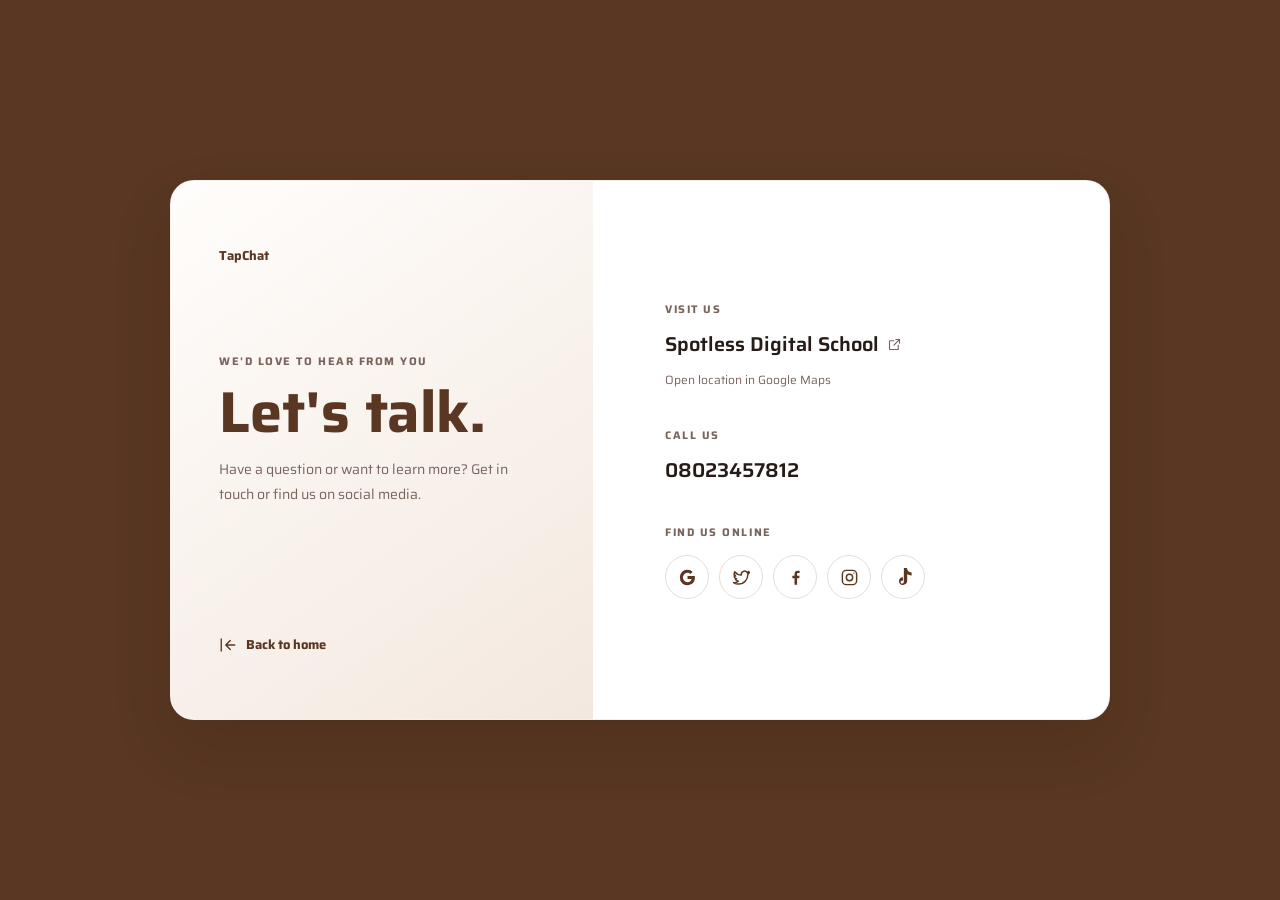
==== contact.html @ 7b66b209 "mine" ====
<!DOCTYPE html>
<html lang="en">
	<head>
		<meta charset="UTF-8" />
		<meta name="viewport" content="width=device-width, initial-scale=1.0" />
		<meta name="theme-color" content="#593722" />
		<title>TapChat</title>
		<link rel="preconnect" href="https://fonts.googleapis.com" />
		<link rel="preconnect" href="https://fonts.gstatic.com" crossorigin />
		<link
			href="https://fonts.googleapis.com/css2?family=Saira:ital,wght@0,100..900;1,100..900&display=swap"
			rel="stylesheet"
		/>
		<link rel="stylesheet" href="loginpage.css" />
		<link rel="stylesheet" href="contact.css" />
	</head>
	<body>
		<main class="contact-container">
			<section class="contact-intro" aria-labelledby="contact-title">
				<h2 class="school-name">TapChat</h2>
				<p class="intro-label">We'd love to hear from you</p>
				<h1 id="contact-title">Let's talk.</h1>
				<p class="intro-copy">
					Have a question or want to learn more? Get in touch or find us on social media.
				</p>
				<a class="home-link" href="TapChat.html">
					<svg viewBox="0 0 24 24" aria-hidden="true">
						<path d="m15 18-6-6 6-6M9 12h12M3 4v16"></path>
					</svg>
					Back to home
				</a>
			</section>

			<section class="contact-details" aria-label="Contact information">
				<div class="detail-block">
					<span class="detail-label">Visit us</span>
					<a
						class="detail-value address-link"
						href="https://www.google.com/maps/search/?api=1&query=Spotless+Digital+School"
						target="_blank"
						rel="noopener noreferrer"
					>
						Spotless Digital School
						<svg viewBox="0 0 24 24" aria-hidden="true">
							<path d="M14 4h6v6M20 4l-9 9"></path>
							<path d="M18 13v6a1 1 0 0 1-1 1H5a1 1 0 0 1-1-1V7a1 1 0 0 1 1-1h6"></path>
						</svg>
					</a>
					<p class="detail-note">Open location in Google Maps</p>
				</div>

				<div class="detail-block">
					<span class="detail-label">Call us</span>
					<a class="detail-value phone-link" href="tel:08023457812">08023457812</a>
				</div>

				<div class="social-block">
					<span class="detail-label">Find us online</span>
					<nav class="social-links" aria-label="Social media">
						<a href="https://www.google.com/" target="_blank" rel="noopener noreferrer" aria-label="Google">
							<svg viewBox="0 0 24 24" aria-hidden="true">
								<path d="M21.35 12.2c0-.7-.06-1.37-.18-2.02H12v3.83h5.24a4.48 4.48 0 0 1-1.95 2.94v2.4h3.16c1.85-1.7 2.9-4.2 2.9-7.15Z"></path>
								<path d="M12 21.7c2.64 0 4.85-.88 6.46-2.36l-3.16-2.4c-.88.6-2 .96-3.3.96-2.54 0-4.7-1.72-5.48-4.04H3.25v2.47A9.75 9.75 0 0 0 12 21.7Z"></path>
								<path d="M6.52 13.86a5.86 5.86 0 0 1 0-3.72V7.67H3.25a9.75 9.75 0 0 0 0 8.66l3.27-2.47Z"></path>
								<path d="M12 6.1c1.44 0 2.73.5 3.75 1.5l2.8-2.8C16.85 3.2 14.64 2.2 12 2.2a9.75 9.75 0 0 0-8.75 5.47l3.27 2.47C7.3 7.82 9.46 6.1 12 6.1Z"></path>
							</svg>
						</a>
						<a href="https://twitter.com/" target="_blank" rel="noopener noreferrer" aria-label="Twitter">
							<svg viewBox="0 0 24 24" aria-hidden="true">
								<path d="M22 5.9a8.2 8.2 0 0 1-2.36.65 4.12 4.12 0 0 0 1.8-2.27 8.23 8.23 0 0 1-2.6.99 4.1 4.1 0 0 0-7 3.74 11.64 11.64 0 0 1-8.45-4.28 4.1 4.1 0 0 0 1.27 5.47 4.08 4.08 0 0 1-1.86-.51v.05a4.1 4.1 0 0 0 3.29 4.02 4.1 4.1 0 0 1-1.85.07 4.1 4.1 0 0 0 3.83 2.85A8.24 8.24 0 0 1 2 18.38a11.62 11.62 0 0 0 6.29 1.84c7.55 0 11.68-6.25 11.68-11.68l-.01-.53A8.34 8.34 0 0 0 22 5.9Z"></path>
							</svg>
						</a>
						<a href="https://www.facebook.com/" target="_blank" rel="noopener noreferrer" aria-label="Facebook">
							<svg viewBox="0 0 24 24" aria-hidden="true">
								<path d="M14 21v-8h2.7l.4-3.1H14v-2c0-.9.26-1.5 1.55-1.5h1.66V3.62A22 22 0 0 0 14.8 3.5c-2.4 0-4.05 1.47-4.05 4.17v2.23H8v3.1h2.75v8H14Z"></path>
							</svg>
						</a>
						<a href="https://www.instagram.com/" target="_blank" rel="noopener noreferrer" aria-label="Instagram">
							<svg viewBox="0 0 24 24" aria-hidden="true">
								<rect x="3" y="3" width="18" height="18" rx="5"></rect>
								<circle cx="12" cy="12" r="4"></circle>
								<circle class="icon-dot" cx="17.5" cy="6.5" r=".75"></circle>
							</svg>
						</a>
						<a href="https://www.tiktok.com/" target="_blank" rel="noopener noreferrer" aria-label="TikTok">
							<svg viewBox="0 0 24 24" aria-hidden="true">
								<path d="M12.53.02c1.31-.02 2.61-.01 3.91-.02.08 1.53.63 3.02 1.77 4.06 1.14 1.03 2.61 1.48 4.05 1.52v4c-1.39-.05-2.8-.37-4.05-1.03-.55-.28-1.06-.64-1.55-1.02-.01 2.92.01 5.84-.02 8.75-.08 1.4-.54 2.77-1.59 3.74-1.69 1.62-4.36 1.92-6.37.75-1.22-.71-2.1-1.95-2.36-3.34-.21-1.03-.12-2.12.37-3.06.79-1.59 2.52-2.69 4.3-2.73.16-.02.32-.02.48-.01.04 1.47-.04 2.94-.04 4.41-.99-.32-2.15-.04-2.8.79-.48.57-.4 1.46.07 2.02.77.95 2.41.99 3.21.08.29-.3.47-.7.49-1.12.07-4.11.04-8.22.05-12.33z"></path>
							</svg>
						</a>
					</nav>
				</div>
			</section>
		</main>
	</body>
</html>
---- loginpage.css ----
:root {
  --bg: #f5f0ea;
  --surface: #ffffff;
  --surface-soft: #faf5f2;
  --brand: #593722;
  --brand-dark: #2d1c15;
  --brand-soft: rgba(89, 55, 34, 0.1);
  --text: #261b17;
  --muted: #7a655d;
  --line: #e8ddd7;
  --success: #2eaf5c;
  --error: #af2e2e;
  --shadow: rgba(33, 18, 14, 0.14);
}

* {
  margin: 0;
  padding: 0;
  box-sizing: border-box;
}

html,
body {
  height: 100%;
}

body {
  font-family: "Saira", Arial, Helvetica, sans-serif;
  background: #593722;
  display: flex;
  justify-content: center;
  align-items: center;
  min-height: 100vh;
  padding: 20px;
  overflow-x: hidden;
}

.loginContainer {
  width: min(1050px, 100%);
  min-height: 620px;
  display: grid;
  grid-template-columns: 1.05fr 1fr;
  background: var(--surface);
  border-radius: 28px;
  overflow: hidden;
  box-shadow: 0 28px 60px var(--shadow);
  border: 1px solid rgba(89, 55, 34, 0.06);
}

.welcome-section {
  position: relative;
  z-index: 1;
  background: linear-gradient(135deg, #fffdfb, #f7f1ee);
  display: flex;
  align-items: center;
  padding: 70px 50px;
  overflow: hidden;
}

.welcome-content {
  position: relative;
  z-index: 1;
}

.brand-badge {
  display: inline-block;
  margin-bottom: 18px;
  padding: 7px 12px;
  border-radius: 999px;
  background: rgba(89, 55, 34, 0.08);
  color: var(--brand);
  font-size: 12px;
  font-weight: 700;
  letter-spacing: 0.12em;
  text-transform: uppercase;
}

.welcome-content h1 {
  font-size: clamp(2.2rem, 3vw, 3.3rem);
  font-weight: 700;
  letter-spacing: -0.05em;
  margin-bottom: 10px;
  color: var(--brand);
}

.welcome-content h3 {
  font-size: 18px;
  letter-spacing: 0.06em;
  margin-bottom: 18px;
  color: var(--brand);
  font-weight: 600;
}

.welcome-content p {
  max-width: 380px;
  line-height: 1.8;
  font-size: 14px;
  color: var(--muted);
}

.circle {
  position: absolute;
  border-radius: 50%;
  pointer-events: none;
}

.circle-one {
  width: 520px;
  height: 520px;
  background: #a76945;
  right: -110px;
  top: -180px;
  z-index: 0;
}

.circle-two {
  width: 300px;
  height: 300px;
  background: #593722;
  bottom: -100px;
  left: -60px;
  z-index: 0;
}

.circle-three {
  width: 180px;
  height: 180px;
  background: #593722;
  right: 30px;
  bottom: 20px;
  z-index: 0;
}

.signin-section {
  background: var(--surface);
  padding: 60px 42px;
  display: flex;
  align-items: center;
  justify-content: center;
}

.signin-content {
  width: 100%;
  max-width: 420px;
}

.eyebrow {
  font-size: 11px;
  letter-spacing: 0.14em;
  text-transform: uppercase;
  color: var(--muted);
  margin-bottom: 10px;
  font-weight: 700;
}

.signin-content h2 {
  font-size: clamp(2rem, 2vw, 2.6rem);
  color: var(--text);
  margin-bottom: 8px;
  letter-spacing: -0.05em;
}

.description {
  font-size: 14px;
  color: var(--muted);
  line-height: 1.6;
  margin-bottom: 26px;
}

#loginform {
  width: 100%;
}

.input-group {
  margin-bottom: 20px;
}

.input-group label {
  display: block;
  font-size: 13px;
  color: var(--text);
  margin-bottom: 9px;
  font-weight: 700;
}

.field-with-icon {
  width: 100%;
  min-height: 58px;
  display: flex;
  align-items: center;
  gap: 12px;
  background: var(--surface-soft);
  border: 1px solid var(--line);
  border-radius: 16px;
  padding: 0 14px 0 12px;
  transition: border-color 0.2s ease, box-shadow 0.2s ease;
}

.field-with-icon:focus-within {
  border-color: rgba(89, 55, 34, 0.5);
  box-shadow: 0 0 0 4px rgba(89, 55, 34, 0.08);
}

.input-icon {
  width: 18px;
  height: 18px;
  flex-shrink: 0;
  display: inline-flex;
  align-items: center;
  justify-content: center;
  color: var(--brand);
}

.input-icon svg {
  width: 100%;
  height: 100%;
  stroke: currentColor;
  fill: none;
  stroke-width: 1.8;
  stroke-linecap: round;
  stroke-linejoin: round;
}

.field-with-icon input {
  flex: 1;
  border: none;
  background: transparent;
  outline: none;
  color: var(--text);
  font-size: 15px;
}

.field-with-icon input::placeholder {
  color: var(--muted);
}

.password-box {
  position: relative;
}

.password-box input {
  padding-right: 56px;
}

.toggle-password {
  position: absolute;
  right: 14px;
  top: 50%;
  transform: translateY(-50%);
  border: none;
  background: transparent;
  color: var(--brand);
  font-size: 11px;
  letter-spacing: 0.08em;
  text-transform: uppercase;
  font-weight: 700;
  cursor: pointer;
}

.forgot {
  display: inline-block;
  margin: 8px 0 24px;
  color: var(--brand);
  text-decoration: none;
  font-size: 13px;
  font-weight: 600;
}

.forgot:hover {
  text-decoration: underline;
}

.login-button {
  width: 100%;
  height: 54px;
  border: none;
  border-radius: 14px;
  background: var(--brand);
  color: #ffffff;
  font-size: 16px;
  font-weight: 700;
  cursor: pointer;
  transition: transform 0.2s ease, box-shadow 0.2s ease;
  box-shadow: 0 14px 24px rgba(89, 55, 34, 0.18);
}

.login-button:hover {
  transform: translateY(-1px);
}

.message {
  min-height: 20px;
  margin-top: 14px;
  font-size: 13px;
  color: var(--success);
  font-weight: 600;
}

.message.error {
  color: var(--error);
}

.signup {
  margin-top: 28px;
  text-align: center;
  font-size: 13px;
  color: var(--muted);
}

.signup a {
  color: var(--brand);
  font-weight: 700;
  text-decoration: none;
}

.signup a:hover {
  text-decoration: underline;
}

@media (max-width: 760px) {
  .loginContainer {
    grid-template-columns: 1fr;
  }

  .welcome-section {
    min-height: 240px;
    padding: 42px 28px;
  }

  .signin-section {
    padding: 36px 22px;
  }
}
---- contact.css ----
body {
  min-height: 100vh;
  height: auto;
  padding: 32px 20px;
  overflow-y: auto;
  background: #593722;
  background-size: 240px 240px, 150px 150px, 100px 100px;
  background-position: left 5% top 8%, right 7% top 16%, right 17% bottom 10%;
}

.contact-container {
  width: min(940px, 100%);
  min-height: 540px;
  display: grid;
  grid-template-columns: 0.9fr 1.1fr;
  overflow: hidden;
  border: 1px solid rgba(89, 55, 34, 0.08);
  border-radius: 24px;
  background: var(--surface);
  box-shadow: 0 28px 60px var(--shadow);
  animation: contact-enter 500ms ease-out both;
}

.contact-intro {
  display: flex;
  flex-direction: column;
  align-items: flex-start;
  justify-content: center;
  padding: 64px 48px;
  background: linear-gradient(145deg, #fffdfb, #f3e8df);
}

.school-name {
  margin-bottom: auto;
  color: var(--brand);
  font-size: 13px;
  font-weight: 700;
  text-decoration: none;
}

.intro-label,
.detail-label {
  color: var(--muted);
  font-size: 11px;
  font-weight: 700;
  letter-spacing: 0.14em;
  text-transform: uppercase;
}

.intro-label {
  margin-bottom: 12px;
}

.contact-intro h1 {
  margin-bottom: 14px;
  color: var(--brand);
  font-size: clamp(2.5rem, 5vw, 3.6rem);
  line-height: 1.05;
}

.intro-copy {
  max-width: 290px;
  color: var(--muted);
  font-size: 14px;
  line-height: 1.8;
}

.home-link {
  display: inline-flex;
  align-items: center;
  gap: 9px;
  margin-top: auto;
  padding-top: 40px;
  color: var(--brand);
  font-size: 13px;
  font-weight: 700;
  text-decoration: none;
}

.home-link svg,
.address-link svg {
  width: 18px;
  height: 18px;
  flex: 0 0 auto;
  fill: none;
  stroke: currentColor;
  stroke-linecap: round;
  stroke-linejoin: round;
  stroke-width: 1.8;
}

.home-link:hover,
.address-link:hover {
  text-decoration: underline;
  text-underline-offset: 4px;
}

.contact-details {
  display: flex;
  flex-direction: column;
  justify-content: center;
  gap: 38px;
  padding: 64px clamp(28px, 6vw, 72px);
}

.detail-block {
  display: grid;
  gap: 10px;
}

.detail-value {
  color: var(--text);
  font-size: 20px;
  font-weight: 600;
  text-decoration: none;
}

.address-link {
  display: inline-flex;
  align-items: center;
  gap: 8px;
  align-self: flex-start;
}

.address-link svg {
  width: 15px;
  height: 15px;
  color: var(--muted);
}

.detail-note {
  color: var(--muted);
  font-size: 12px;
}

.social-block {
  display: grid;
  gap: 14px;
}

.social-links {
  display: flex;
  flex-wrap: wrap;
  gap: 10px;
}

.social-links a {
  width: 44px;
  height: 44px;
  display: inline-flex;
  align-items: center;
  justify-content: center;
  border: 1px solid var(--line);
  border-radius: 50%;
  color: var(--brand);
  transition: color 160ms ease, background-color 160ms ease, transform 160ms ease;
}

.social-links a:hover {
  transform: translateY(-2px);
  border-color: var(--brand);
  background: var(--brand);
  color: #fff;
}

.social-links svg {
  width: 19px;
  height: 19px;
  fill: currentColor;
}

.social-links a:nth-child(2) svg,
.social-links a:nth-child(4) svg {
  fill: none;
  stroke: currentColor;
  stroke-linecap: round;
  stroke-linejoin: round;
  stroke-width: 1.8;
}

.social-links .icon-dot {
  fill: currentColor;
  stroke: none;
}

.school-name:focus-visible,
.home-link:focus-visible,
.detail-value:focus-visible,
.social-links a:focus-visible {
  outline: 3px solid #a76945;
  outline-offset: 4px;
}

@keyframes contact-enter {
  from {
    opacity: 0;
    transform: translateY(12px);
  }
  to {
    opacity: 1;
    transform: translateY(0);
  }
}

@media (max-width: 680px) {
  .contact-container {
    min-height: 0;
    grid-template-columns: 1fr;
  }

  .contact-intro {
    min-height: 310px;
    padding: 32px 28px;
  }

  .contact-intro h1 {
    font-size: 2.8rem;
  }

  .home-link {
    padding-top: 28px;
  }

  .contact-details {
    gap: 30px;
    padding: 38px 28px 42px;
  }
}

@media (prefers-reduced-motion: reduce) {
  *,
  *::before,
  *::after {
    animation-duration: 0.01ms !important;
    animation-iteration-count: 1 !important;
    scroll-behavior: auto !important;
    transition-duration: 0.01ms !important;
  }
}
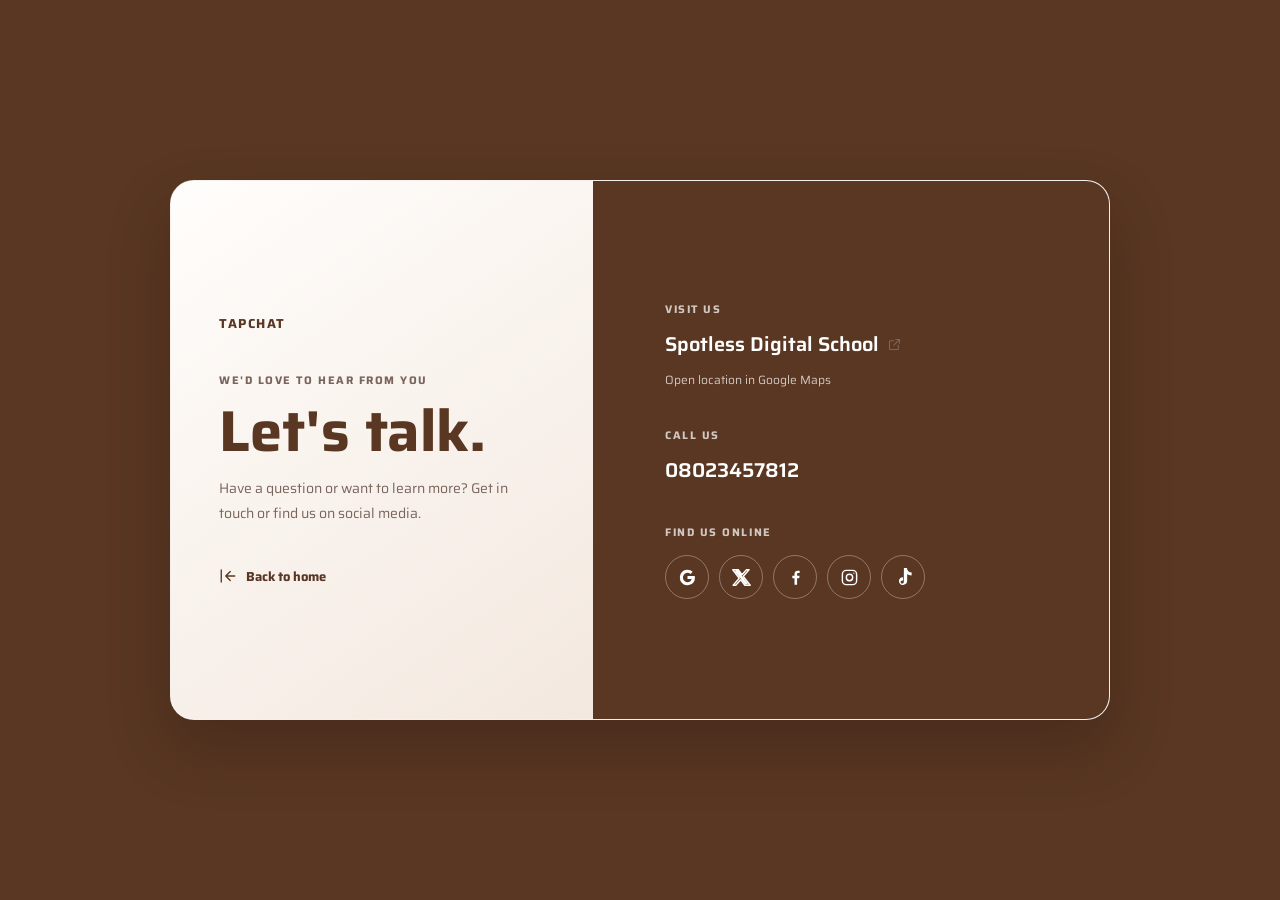
==== commit 1aa55614: "dollar" ====
--- a/contact.html
+++ b/contact.html
@@ -5,13 +5,13 @@
 		<meta name="viewport" content="width=device-width, initial-scale=1.0" />
 		<meta name="theme-color" content="#593722" />
 		<title>TapChat</title>
+		<link rel="icon" type="image/png" href="Log.png">
 		<link rel="preconnect" href="https://fonts.googleapis.com" />
 		<link rel="preconnect" href="https://fonts.gstatic.com" crossorigin />
 		<link
 			href="https://fonts.googleapis.com/css2?family=Saira:ital,wght@0,100..900;1,100..900&display=swap"
 			rel="stylesheet"
 		/>
-		<link rel="stylesheet" href="loginpage.css" />
 		<link rel="stylesheet" href="contact.css" />
 	</head>
 	<body>
@@ -65,9 +65,9 @@
 								<path d="M12 6.1c1.44 0 2.73.5 3.75 1.5l2.8-2.8C16.85 3.2 14.64 2.2 12 2.2a9.75 9.75 0 0 0-8.75 5.47l3.27 2.47C7.3 7.82 9.46 6.1 12 6.1Z"></path>
 							</svg>
 						</a>
-						<a href="https://twitter.com/" target="_blank" rel="noopener noreferrer" aria-label="Twitter">
+						<a href="https://www.x.com/" target="_blank" rel="noopener noreferrer" aria-label="Twitter">
 							<svg viewBox="0 0 24 24" aria-hidden="true">
-								<path d="M22 5.9a8.2 8.2 0 0 1-2.36.65 4.12 4.12 0 0 0 1.8-2.27 8.23 8.23 0 0 1-2.6.99 4.1 4.1 0 0 0-7 3.74 11.64 11.64 0 0 1-8.45-4.28 4.1 4.1 0 0 0 1.27 5.47 4.08 4.08 0 0 1-1.86-.51v.05a4.1 4.1 0 0 0 3.29 4.02 4.1 4.1 0 0 1-1.85.07 4.1 4.1 0 0 0 3.83 2.85A8.24 8.24 0 0 1 2 18.38a11.62 11.62 0 0 0 6.29 1.84c7.55 0 11.68-6.25 11.68-11.68l-.01-.53A8.34 8.34 0 0 0 22 5.9Z"></path>
+								<path d="M18.244 2.25h3.308l-7.227 8.26L23 21.75h-6.74l-5.214-6.817L4.77 21.75H1.46l7.73-8.835L1 2.25h6.91l4.707 6.231zm-1.161 17.52h1.833L6.912 4.126H4.945z"></path>
 							</svg>
 						</a>
 						<a href="https://www.facebook.com/" target="_blank" rel="noopener noreferrer" aria-label="Facebook">
--- a/contact.css
+++ b/contact.css
@@ -1,11 +1,32 @@
+:root {
+  --surface: #ffffff;
+  --brand: #593722;
+  --muted: #7a655d;
+  --line: rgba(255, 255, 255, 0.32);
+  --shadow: rgba(33, 18, 14, 0.28);
+}
+
+* {
+  box-sizing: border-box;
+  margin: 0;
+  padding: 0;
+}
+
+html {
+  min-width: 320px;
+}
+
 body {
   min-height: 100vh;
-  height: auto;
+  min-height: 100svh;
   padding: 32px 20px;
   overflow-y: auto;
   background: #593722;
-  background-size: 240px 240px, 150px 150px, 100px 100px;
-  background-position: left 5% top 8%, right 7% top 16%, right 17% bottom 10%;
+  color: #261b17;
+  font-family: "Saira", Arial, Helvetica, sans-serif;
+  display: flex;
+  align-items: center;
+  justify-content: center;
 }
 
 .contact-container {
@@ -31,10 +52,12 @@
 }
 
 .school-name {
-  margin-bottom: auto;
+  margin: 0 0 38px;
   color: var(--brand);
   font-size: 13px;
   font-weight: 700;
+  letter-spacing: 0.12em;
+  text-transform: uppercase;
   text-decoration: none;
 }
 
@@ -69,8 +92,7 @@
   display: inline-flex;
   align-items: center;
   gap: 9px;
-  margin-top: auto;
-  padding-top: 40px;
+  margin-top: 40px;
   color: var(--brand);
   font-size: 13px;
   font-weight: 700;
@@ -100,7 +122,13 @@
   flex-direction: column;
   justify-content: center;
   gap: 38px;
+  color: white;
   padding: 64px clamp(28px, 6vw, 72px);
+  background: var(--brand);
+}
+
+.contact-details .detail-label {
+  color: rgba(255, 255, 255, 0.72);
 }
 
 .detail-block {
@@ -109,7 +137,7 @@
 }
 
 .detail-value {
-  color: var(--text);
+  color: white;
   font-size: 20px;
   font-weight: 600;
   text-decoration: none;
@@ -129,7 +157,7 @@
 }
 
 .detail-note {
-  color: var(--muted);
+  color: rgba(255, 255, 255, 0.72);
   font-size: 12px;
 }
 
@@ -152,7 +180,7 @@
   justify-content: center;
   border: 1px solid var(--line);
   border-radius: 50%;
-  color: var(--brand);
+  color: white;
   transition: color 160ms ease, background-color 160ms ease, transform 160ms ease;
 }
 
@@ -160,7 +188,7 @@
   transform: translateY(-2px);
   border-color: var(--brand);
   background: var(--brand);
-  color: #fff;
+  color: black;
 }
 
 .social-links svg {
@@ -203,27 +231,67 @@
 }
 
 @media (max-width: 680px) {
+  body {
+    align-items: flex-start;
+    padding: 16px;
+  }
+
   .contact-container {
+    width: 100%;
     min-height: 0;
     grid-template-columns: 1fr;
+    border-radius: 20px;
   }
 
   .contact-intro {
-    min-height: 310px;
-    padding: 32px 28px;
+    min-height: 280px;
+    padding: 28px 24px;
+  }
+
+  .school-name {
+    margin-bottom: 32px;
   }
 
   .contact-intro h1 {
-    font-size: 2.8rem;
+    font-size: clamp(2.4rem, 13vw, 2.8rem);
+  }
+
+  .intro-copy {
+    max-width: 100%;
   }
 
   .home-link {
-    padding-top: 28px;
+    margin-top: 28px;
   }
 
   .contact-details {
     gap: 30px;
-    padding: 38px 28px 42px;
+    padding: 36px 24px 40px;
+  }
+
+  .detail-value {
+    font-size: clamp(17px, 5vw, 20px);
+  }
+}
+
+@media (max-width: 380px) {
+  body {
+    padding: 10px;
+  }
+
+  .contact-intro,
+  .contact-details {
+    padding-left: 20px;
+    padding-right: 20px;
+  }
+
+  .social-links {
+    gap: 8px;
+  }
+
+  .social-links a {
+    width: 42px;
+    height: 42px;
   }
 }
 
